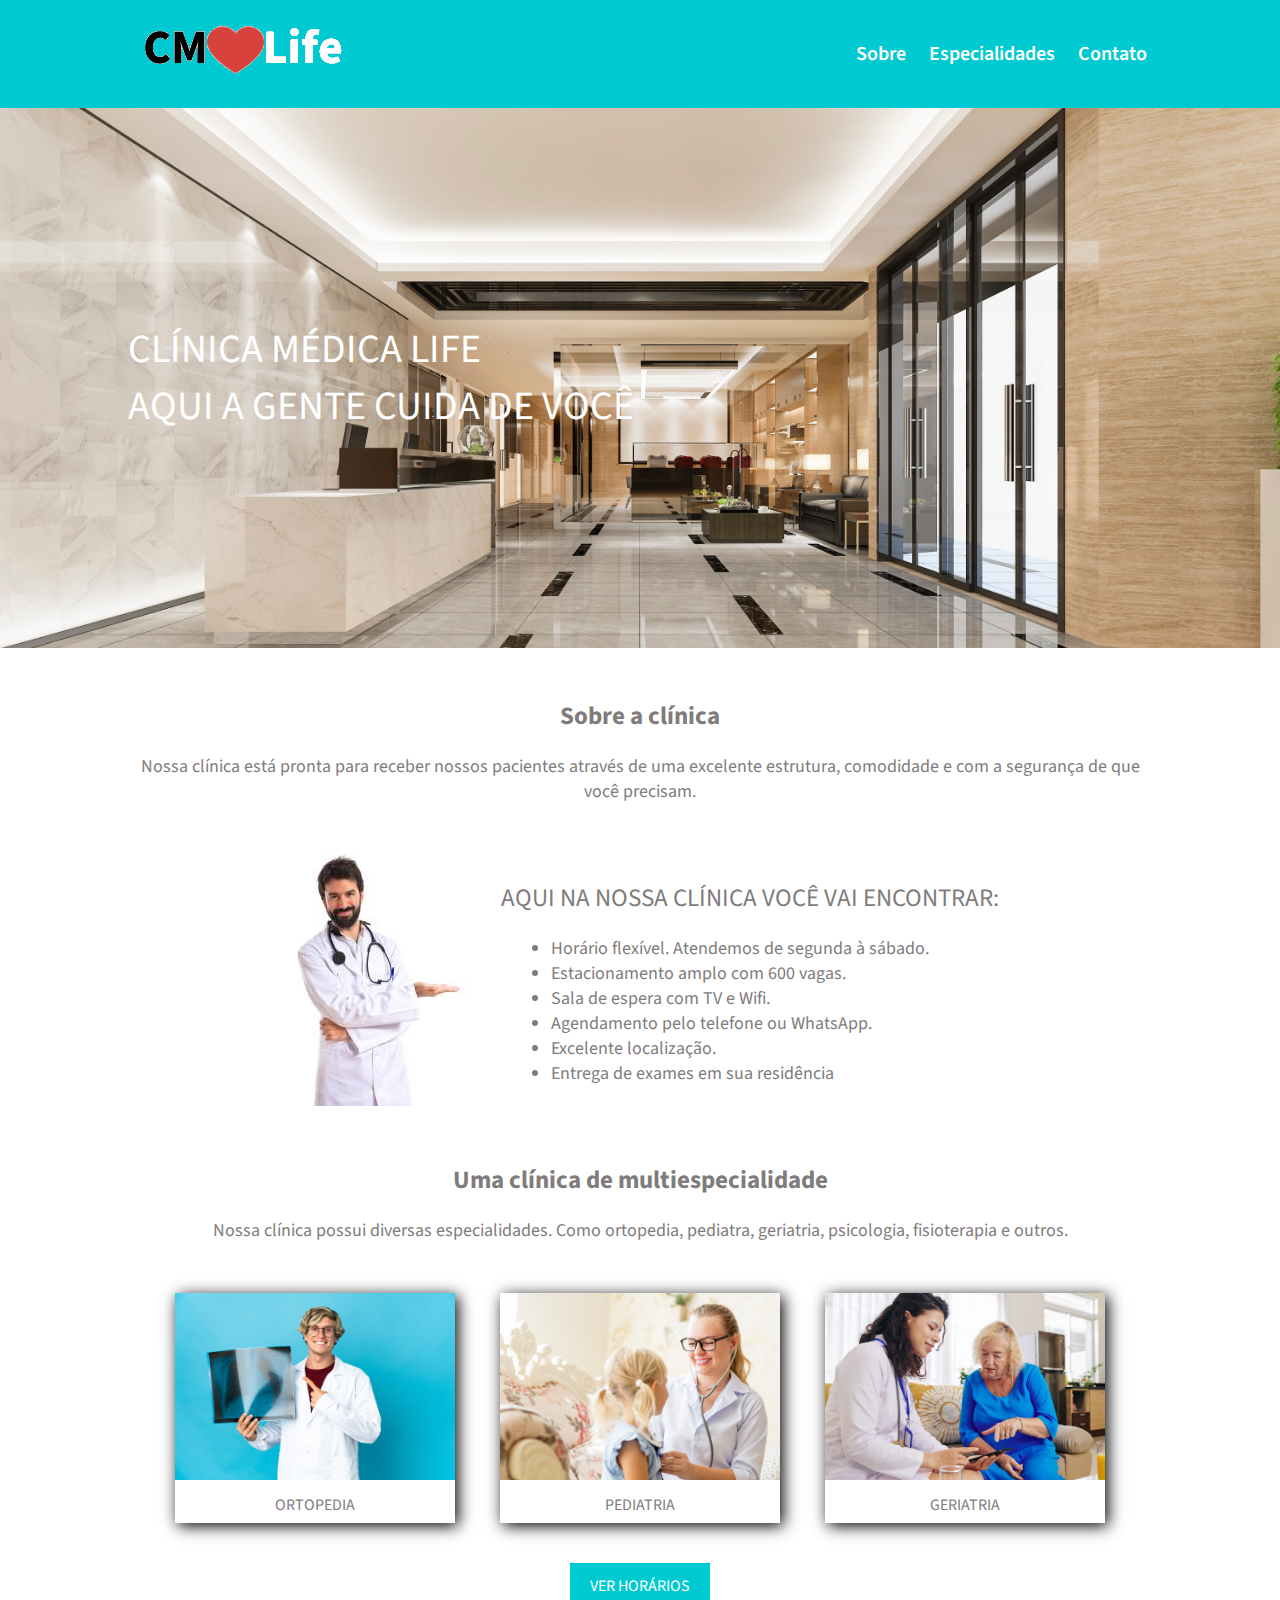
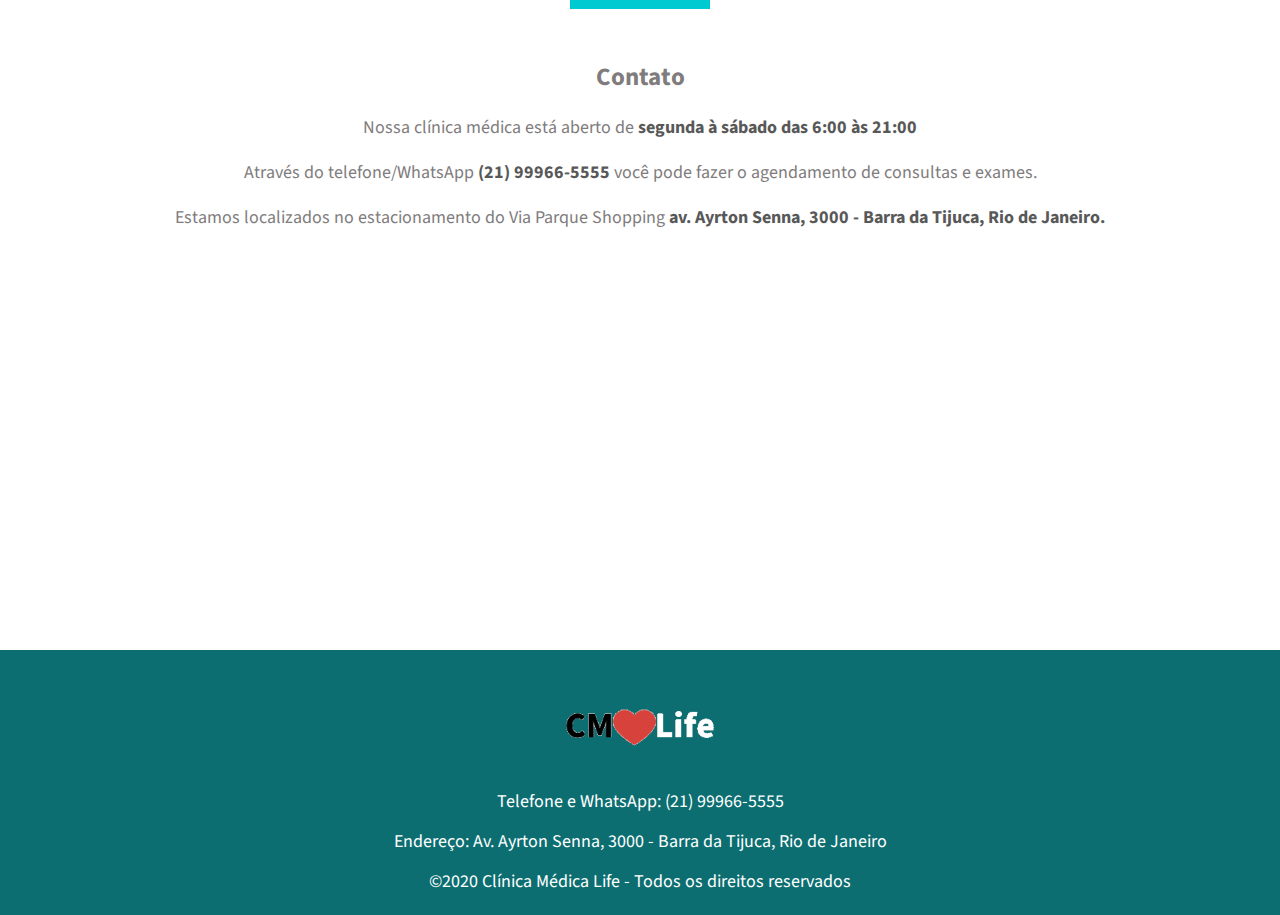
==== index.html @ f0fc719f "Initial commit" ====
<!DOCTYPE html>
<html lang="pt-BR">
    <head>
        <meta charset="UTF-8" />
        <meta name="viewport" content="width=device-width, initial-scale=1.0" />
        <title>CMLife - Home</title>
        <link rel="stylesheet" href="style-index.css" />
        <link
            rel="stylesheet"
            href="https://fonts.googleapis.com/css2?family=Source+Sans+Pro:ital,wght@0,200;0,300;0,400;0,600;0,700;0,900;1,200;1,300;1,400;1,600;1,700;1,900&display=swap"
        />
    </head>
    <body>
        <!-- TOPO DA PAGINA -->
        <header>
            <section class="topo">
                <figure class="logo-topo">
                    <a href="index.html"
                        ><img src="assets/logo.png" alt=""
                    /></a>
                </figure>
                <nav>
                    <div>
                        <a href="#sobre">Sobre</a>
                        <a href="#especialidade">Especialidades</a>
                        <a href="#contato">Contato</a>
                    </div>
                </nav>
            </section>
        </header>

        <!-- BANNER -->
        <section class="topo-banner">
            <div class="banner">
                <div class="texto-banner">
                    <p>Clínica Médica Life</p>
                    <p>Aqui a gente cuida de você</p>
                </div>
            </div>
        </section>

        <!-- CONTEUDO PRINCIPAL -->
        <main>
            <!-- SOBRE -->
            <section class="container-sobre" id="sobre">
                <div class="sobre">
                    <h3>Sobre a clínica</h3>
                    <p>
                        Nossa clínica está pronta para receber nossos pacientes
                        através de uma excelente estrutura, comodidade e com a
                        segurança de que você precisam.
                    </p>
                </div>
                <div class="container-texto">
                    <div class="medico">
                        <img src="assets/medico.jpg" alt="" />
                    </div>
                    <div class="texto">
                        <h4>Aqui na nossa clínica você vai encontrar:</h4>
                        <ul>
                            <li>
                                Horário flexível. Atendemos de segunda à sábado.
                            </li>
                            <li>Estacionamento amplo com 600 vagas.</li>
                            <li>Sala de espera com TV e Wifi.</li>
                            <li>Agendamento pelo telefone ou WhatsApp.</li>
                            <li>Excelente localização.</li>
                            <li>Entrega de exames em sua residência</li>
                        </ul>
                    </div>
                </div>
                <div class="sobre">
                    <h3>Uma clínica de multiespecialidade</h3>
                    <p>
                        Nossa clínica possui diversas especialidades. Como
                        ortopedia, pediatra, geriatria, psicologia, fisioterapia
                        e outros.
                    </p>
                </div>
                <div class="container-cards">
                    <div class="cards">
                        <figure>
                            <img src="assets/ortopedia1.png" alt="" />
                            <figcaption>ORTOPEDIA</figcaption>
                        </figure>
                    </div>
                    <div class="cards">
                        <figure>
                            <img src="assets/pediatra.png" alt="" />
                            <figcaption>PEDIATRIA</figcaption>
                        </figure>
                    </div>
                    <div class="cards">
                        <figure>
                            <img src="assets/geriatra.png" alt="" />
                            <figcaption>GERIATRIA</figcaption>
                        </figure>
                    </div>
                </div>
                <div class="botao">
                    <a href="especialidades.html">VER HORÁRIOS</a>
                </div>
            </section>

            <!-- CONTATO -->
            <section id="contato">
                <div class="contato">
                    <h3>Contato</h3>
                    <p>
                        Nossa clínica médica está aberto de
                        <span class="destaque"
                            >segunda à sábado das 6:00 às 21:00</span
                        >
                    </p>
                    <p>
                        Através do telefone/WhatsApp
                        <span class="destaque">(21) 99966-5555</span> você pode
                        fazer o agendamento de consultas e exames.
                    </p>
                    <p>
                        Estamos localizados no estacionamento do Via Parque
                        Shopping
                        <span class="destaque"
                            >av. Ayrton Senna, 3000 - Barra da Tijuca, Rio de
                            Janeiro.</span
                        >
                    </p>
                    <iframe
                        src="https://www.google.com/maps/embed?pb=!1m18!1m12!1m3!1d3673.1166797096143!2d-43.360893!3d-22.982736499999998!2m3!1f0!2f0!3f0!3m2!1i1024!2i768!4f13.1!3m3!1m2!1s0x9bda2ed54ec2e1%3A0x4431d262cad1d163!2sAv.%20Ayrton%20Senna%2C%203000%20-%20Barra%20da%20Tijuca%2C%20Rio%20de%20Janeiro%20-%20RJ%2C%2022775-003!5e0!3m2!1spt-BR!2sbr!4v1741612771056!5m2!1spt-BR!2sbr"
                        width="100%"
                        height="350"
                        style="border: 0"
                        allowfullscreen=""
                        loading="lazy"
                        referrerpolicy="no-referrer-when-downgrade"
                    ></iframe>
                </div>
            </section>
        </main>

        <footer id="rodape">
            <div class="container-rodape">
                <figure>
                    <img src="assets/logo.png" alt="" />
                </figure>
                <div class="texto-rodape">
                    <p>Telefone e WhatsApp: (21) 99966-5555</p>
                    <p>
                        Endereço: Av. Ayrton Senna, 3000 - Barra da Tijuca, Rio
                        de Janeiro
                    </p>
                    <p>
                        ©2020 Clínica Médica Life - Todos os direitos reservados
                    </p>
                </div>
            </div>
        </footer>
    </body>
</html>
---- style-index.css ----
* {
    margin: 0;
    padding: 0;
    text-decoration: none;
    font-family: "Source Sans Pro", sans-serif;
}

/* topo da pagina */

header {
    background-color: #00cad1;
}

.topo {
    max-width: 1024px;
    margin: 0 auto;
    display: flex;
    justify-content: space-between;
    align-items: center;

    & a {
        color: #fff;
        padding: 5px;
        margin-left: 10px;
        font-size: 20px;
        font-weight: 600;
    }
}

.logo-topo img:hover {
    animation: pulse 1.5s infinite;
}
/* fim topo */

/* Banner */
.banner {
    width: 100%;
    height: 60vh;
    background-image: url(assets/recepcao2.jpg);
    background-size: cover;
    object-fit: cover;

    display: flex;
    flex-flow: column wrap;
    justify-content: center;
}

.banner:hover {
    background-image: url(assets/recepcao.png);
    background-size: cover;
    object-fit: cover;

    & p {
        color: #fff;
        text-shadow: 5px 5px 10px #000000;
    }
}

.texto-banner {
    width: 100%;
    max-width: 1024px;
    margin: 0 auto;
    display: flex;
    flex-direction: column;
    justify-content: space-evenly;
    align-items: flex-start;

    & p {
        color: #ffffff;
        font-size: 40px;
        text-transform: uppercase;
    }
}
/* Fim banner */

.container-sobre {
    max-width: 1024px;
    margin: 0 auto;
}

.sobre {
    width: 100%;
    max-width: 1024px;
    margin: 50px auto;
    display: flex;
    flex-flow: column wrap;
    text-align: center;
    gap: 20px;

    & h3 {
        color: #807c7d;
        font-size: 25px;
    }

    & p {
        color: #807c7d;
        font-size: 18px;
    }
}

.container-texto {
    display: flex;
    align-items: center;
    justify-content: center;
    max-width: 1024px;
    margin: 0 auto;
}

.medico {
    flex: 1;
    max-width: 220px;
}

.texto {
    display: flex;
    flex-direction: column;
    gap: 20px;

    & h4 {
        font-size: 25px;
        font-weight: normal;
        text-transform: uppercase;
        color: #807c7d;
    }

    & ul {
        margin-left: 50px;
    }

    & li {
        color: #807c7d;
        font-size: 18px;
    }
}

/* .sobre-texto {
    max-width: 1024px;
    display: flex;
    justify-content: center;
    align-items: center;

    & h4 {
        font-size: 25px;
        font-weight: normal;
        text-transform: uppercase;
        color: #807c7d;
    }

    & ul {
        margin-top: 40px;
    }

    & li {
        color: #807c7d;
        font-size: 18px;
    }
} */

.container-cards {
    width: 100%;
    max-width: 1024px;
    margin: 0 auto;
    display: flex;
    justify-content: center;
    gap: 45px;
}

.cards {
    display: flex;
    flex-direction: column;
    height: 230px;
    box-shadow: 3px 3px 15px #000000;

    & img {
        width: 280px;
    }

    & figcaption {
        text-align: center;
        color: #807c7d;
        margin-top: 8px;
    }
}

.cards:hover {
    transform: scale(1.1);
}

.botao {
    margin-top: 40px;
    display: flex;
    justify-content: center;

    & a {
        padding: 12px 20px;
        background-color: #00cad1;
        color: #ffffff;
    }
}

.contato {
    width: 100%;
    max-width: 1024px;
    margin: 50px auto;
    display: flex;
    flex-flow: column wrap;
    text-align: center;
    gap: 20px;

    & h3 {
        color: #807c7d;
        font-size: 25px;
    }

    & p {
        color: #807c7d;
        font-size: 18px;
    }
}

.destaque {
    color: #585858;
    font-weight: 700;
}

#rodape {
    width: 100%;
    height: 265px;
    background-color: #0c6e71;
    display: flex;
    flex-flow: column wrap;
}

.container-rodape {
    max-width: 1024px;
    margin: 40px auto 0 auto;
    text-align: center;
    display: flex;
    flex-flow: column wrap;
    gap: 18px;

    & img {
        width: 150px;
    }
}

.texto-rodape {
    display: flex;
    flex-flow: column wrap;
    gap: 15px;

    & p {
        font-size: 18px;
        color: #ffffff;
    }
}

@media (max-width: 425px) {
    header {
        background-color: #00cad1;
    }

    .topo {
        display: flex;
        flex-flow: column wrap;

        & a {
            color: #fff;
            font-size: 17px;
            font-weight: 600;
        }

        & div {
            display: flex;
            align-items: center;
            gap: 40px;
            height: 45px;
        }
    }

    .logo-topo {
        width: 95%;
        height: 80px;
        border-bottom: 2px solid #0eb6be;
        display: flex;
        justify-content: center;
        margin-top: 5px;

        & img {
            width: 130px;
        }
    }

    .logo-topo img:hover {
        animation: pulse 1.5s infinite;
    }
    /* fim topo */

    /* Banner */
    .banner {
        width: 100%;
        height: 200px;
        background-image: url(assets/recepcao2.jpg);
        background-size: cover;
        object-fit: cover;

        display: flex;
        flex-flow: column wrap;
        justify-content: center;
    }

    .banner:hover {
        background-image: url(assets/recepcao.png);
        background-size: cover;
        object-fit: cover;

        & p {
            color: #fff;
            text-shadow: 5px 5px 10px #000000;
        }
    }

    .texto-banner {
        width: 100%;
        /* max-width: 1024px; */
        margin: 0 auto;
        display: flex;
        flex-direction: column;
        /* justify-content: space-evenly; */
        align-items: flex-start;

        & p {
            color: #ffffff;
            font-size: 27px;
            text-transform: uppercase;
            margin-left: 10px;
        }
    }
    /* Fim banner */

    .container-sobre {
        width: 380px;
        margin: 0 auto;
    }

    .sobre {
        width: 100%;
        display: flex;
        flex-flow: column wrap;
        text-align: center;
        gap: 20px;

        & h3 {
            color: #807c7d;
            font-size: 25px;
        }

        & p {
            color: #807c7d;
            font-size: 18px;
        }
    }

    .container-texto {
        display: flex;
        align-items: center;
        justify-content: center;
        max-width: 380px;
        margin: 0 auto;
    }

    .medico {
        flex: 1;
        max-width: 220px;
        display: none;
    }

    .texto {
        display: flex;
        flex-direction: column;
        gap: 20px;

        & h4 {
            font-size: 19px;
            font-weight: normal;
            text-transform: uppercase;
            color: #807c7d;
        }

        & ul {
            margin-left: 40px;
        }

        & li {
            color: #807c7d;
            font-size: 16px;
        }
    }

    .container-cards {
        width: 100%;
        /* max-width: 1024px; */
        /* margin: 0 auto; */
        display: flex;
        flex-flow: row wrap;
        justify-content: center;
        gap: 45px;
        flex: 0 1 280px;
    }

    .cards {
        display: flex;
        flex-direction: column;
        height: 280px;
        box-shadow: 3px 3px 15px #000000;

        & img {
            width: 350px;
        }

        & figcaption {
            text-align: center;
            color: #807c7d;
            margin-top: 8px;
        }
    }

    .cards:hover {
        transform: scale(1.1);
    }

    .botao {
        margin-top: 40px;
        display: flex;
        justify-content: center;

        & a {
            padding: 12px 20px;
            background-color: #00cad1;
            color: #ffffff;
        }
    }

    .contato {
        width: 100%;
        max-width: 380px;
        margin: 50px auto;
        display: flex;
        flex-flow: column wrap;
        text-align: center;
        gap: 20px;

        & h3 {
            color: #807c7d;
            font-size: 25px;
        }

        & p {
            color: #807c7d;
            font-size: 18px;
        }
    }

    iframe {
        max-width: 380px;
        height: 250px;
    }

    .destaque {
        color: #585858;
        font-weight: 700;
    }

    #rodape {
        width: 100%;
        height: 250px;
        background-color: #0c6e71;
        display: flex;
        flex-flow: column;
    }

    .container-rodape {
        max-width: 380px;
        margin: 20px auto 0 auto;
        text-align: center;
        display: flex;
        flex-flow: column wrap;
        gap: 18px;

        & img {
            width: 120px;
        }
    }

    .texto-rodape {
        display: flex;
        flex-flow: column wrap;
        gap: 15px;

        & p {
            font-size: 15px;
            color: #ffffff;
        }
    }
}

/* Animações */
@keyframes pulse {
    0% {
        transform: scale(1) rotate(0deg);
    }
    50% {
        transform: scale(1.2) rotate(0deg); /* Cresce um pouco */
    }
    100% {
        transform: scale(1) rotate(0deg); /* Retorna ao tamanho original */
    }
}
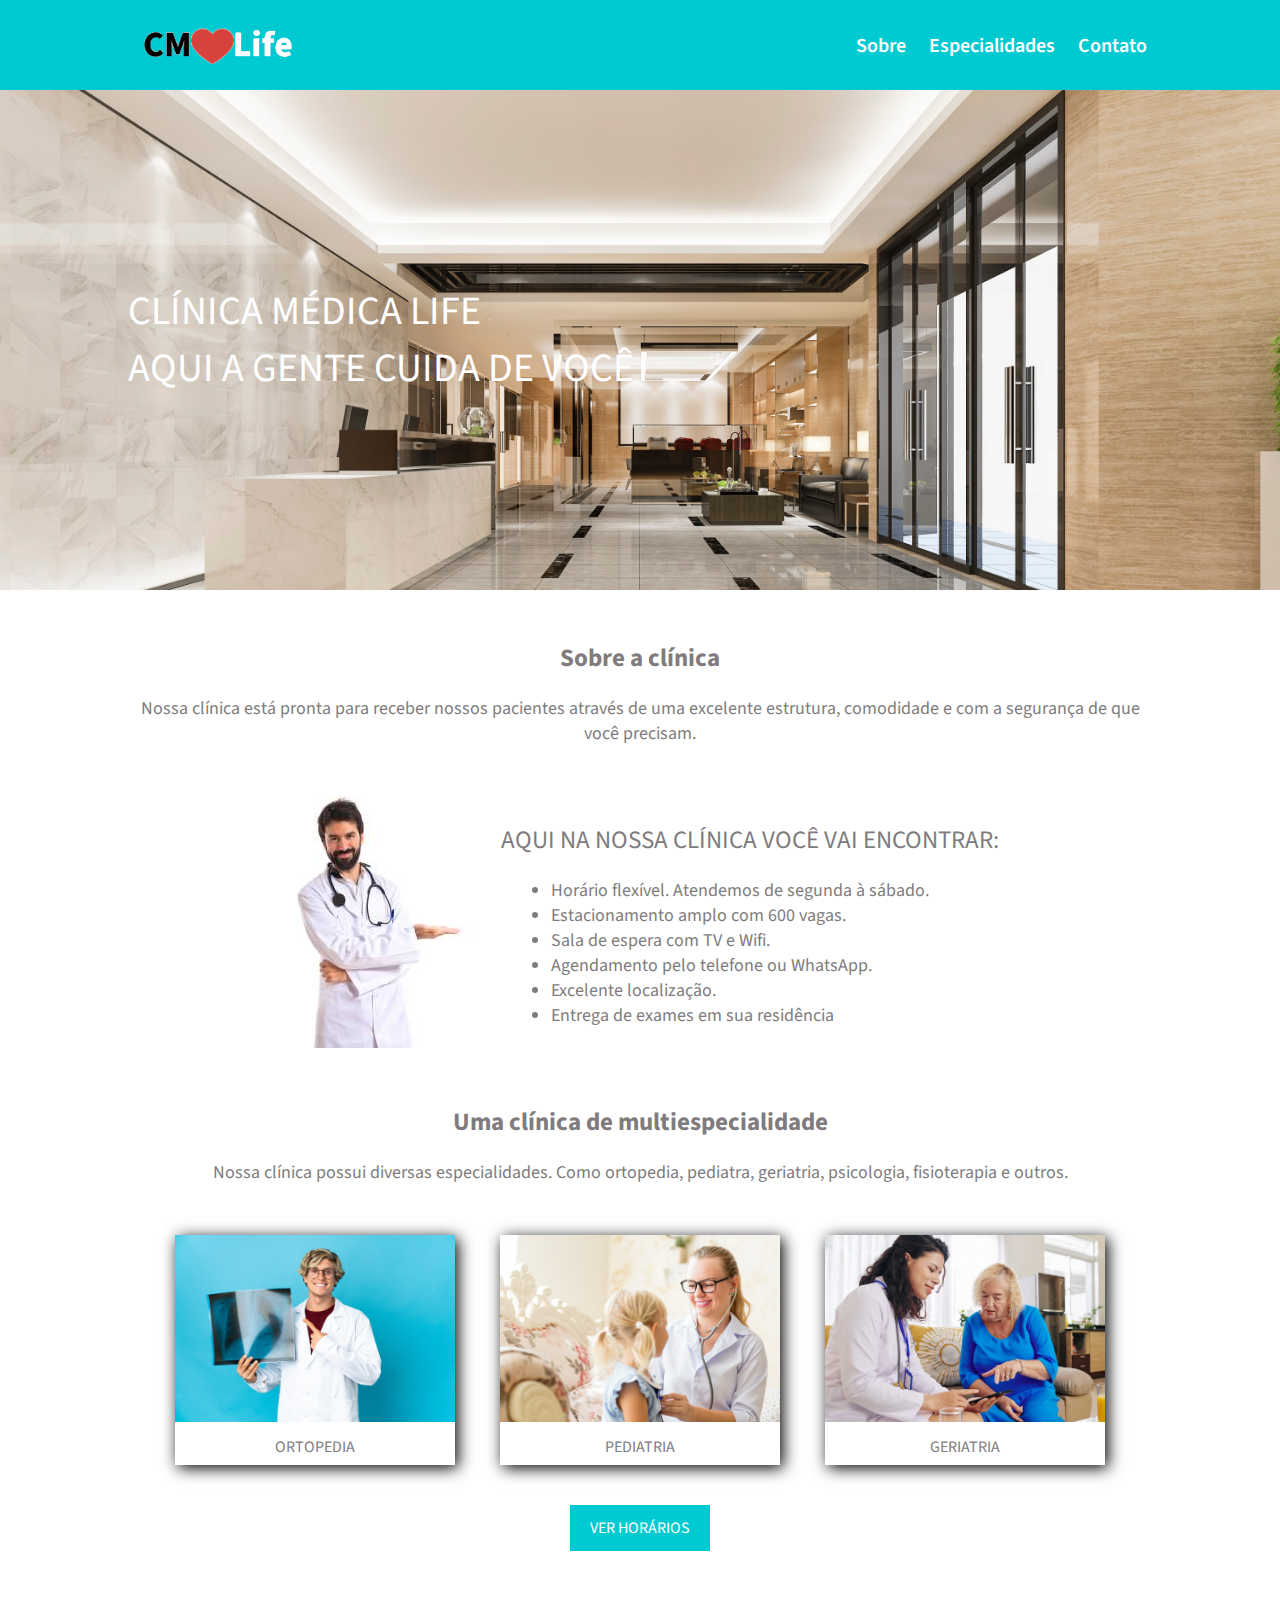
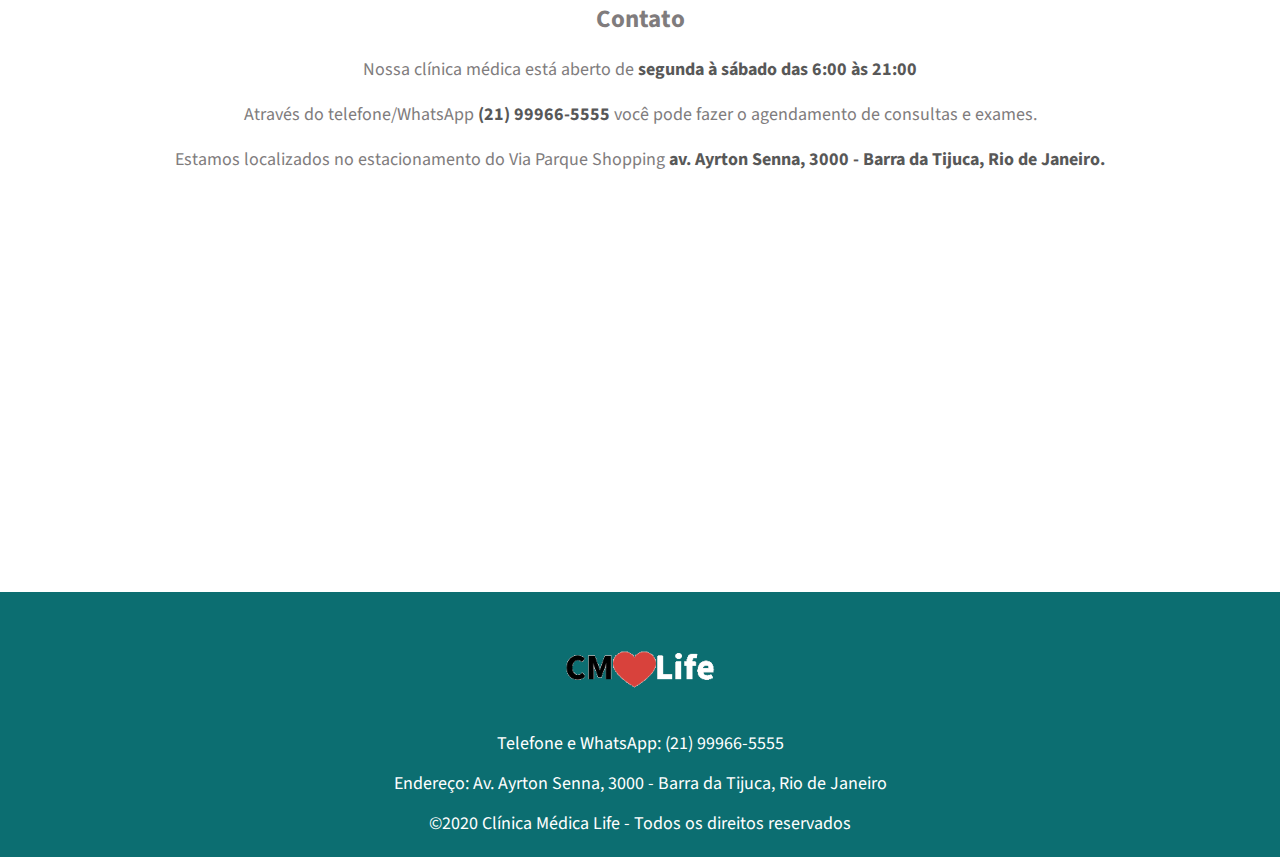
==== commit 28e87a7e: "Update styles + add especialidades" ====
--- a/index.html
+++ b/index.html
@@ -22,7 +22,7 @@
                 <nav>
                     <div>
                         <a href="#sobre">Sobre</a>
-                        <a href="#especialidade">Especialidades</a>
+                        <a href="especialidades.html">Especialidades</a>
                         <a href="#contato">Contato</a>
                     </div>
                 </nav>
--- a/style-index.css
+++ b/style-index.css
@@ -5,10 +5,15 @@
     font-family: "Source Sans Pro", sans-serif;
 }
 
+html {
+    scroll-behavior: smooth;
+}
+
 /* topo da pagina */
 
 header {
     background-color: #00cad1;
+    height: 90px;
 }
 
 .topo {
@@ -17,6 +22,11 @@
     display: flex;
     justify-content: space-between;
     align-items: center;
+
+    & img {
+        margin-top: 9px;
+        width: 150px;
+    }
 
     & a {
         color: #fff;
@@ -35,9 +45,10 @@
 /* Banner */
 .banner {
     width: 100%;
-    height: 60vh;
+    height: 500px;
     background-image: url(assets/recepcao2.jpg);
     background-size: cover;
+    background-repeat: no-repeat;
     object-fit: cover;
 
     display: flex;
@@ -49,6 +60,7 @@
     background-image: url(assets/recepcao.png);
     background-size: cover;
     object-fit: cover;
+    transition: 300ms;
 
     & p {
         color: #fff;
@@ -184,6 +196,7 @@
 
 .cards:hover {
     transform: scale(1.1);
+    transition: 300ms;
 }
 
 .botao {
@@ -198,6 +211,10 @@
     }
 }
 
+a:hover {
+    color: #0c6e71;
+}
+
 .contato {
     width: 100%;
     max-width: 1024px;
@@ -255,14 +272,534 @@
     }
 }
 
-@media (max-width: 425px) {
+@media (max-width: 1024px) {
     header {
         background-color: #00cad1;
     }
 
     .topo {
-        display: flex;
-        flex-flow: column wrap;
+        max-width: 1024px;
+        margin: 0 auto;
+        display: flex;
+        justify-content: space-between;
+        align-items: center;
+
+        & a {
+            color: #fff;
+            padding: 5px;
+            margin-left: 10px;
+            font-size: 20px;
+            font-weight: 600;
+        }
+    }
+
+    .logo-topo img:hover {
+        animation: pulse 1.5s infinite;
+    }
+    /* fim topo */
+
+    /* Banner */
+    .banner {
+        width: 100%;
+        height: 400px;
+        background-image: url(assets/recepcao2.jpg);
+        background-size: cover;
+        object-fit: cover;
+
+        display: flex;
+        flex-flow: column wrap;
+        justify-content: center;
+    }
+
+    .banner:hover {
+        background-image: url(assets/recepcao.png);
+        background-size: cover;
+        object-fit: cover;
+        transition: 300ms;
+
+        & p {
+            color: #fff;
+            text-shadow: 5px 5px 10px #000000;
+        }
+    }
+
+    .texto-banner {
+        width: 100%;
+        max-width: 1024px;
+        margin: 0 auto;
+        display: flex;
+        flex-direction: column;
+        justify-content: space-evenly;
+        align-items: flex-start;
+
+        & p {
+            color: #ffffff;
+            font-size: 40px;
+            text-transform: uppercase;
+        }
+    }
+    /* Fim banner */
+
+    .container-sobre {
+        max-width: 1024px;
+        margin: 0 auto;
+    }
+
+    .sobre {
+        width: 100%;
+        max-width: 1024px;
+        margin: 50px auto;
+        display: flex;
+        flex-flow: column wrap;
+        text-align: center;
+        gap: 20px;
+
+        & h3 {
+            color: #807c7d;
+            font-size: 25px;
+        }
+
+        & p {
+            color: #807c7d;
+            font-size: 18px;
+        }
+    }
+
+    .container-texto {
+        display: flex;
+        align-items: center;
+        justify-content: center;
+        max-width: 1024px;
+        margin: 0 auto;
+    }
+
+    .medico {
+        flex: 1;
+        max-width: 220px;
+    }
+
+    .texto {
+        display: flex;
+        flex-direction: column;
+        gap: 20px;
+
+        & h4 {
+            font-size: 25px;
+            font-weight: normal;
+            text-transform: uppercase;
+            color: #807c7d;
+        }
+
+        & ul {
+            margin-left: 50px;
+        }
+
+        & li {
+            color: #807c7d;
+            font-size: 18px;
+        }
+    }
+
+    /* .sobre-texto {
+        max-width: 1024px;
+        display: flex;
+        justify-content: center;
+        align-items: center;
+    
+        & h4 {
+            font-size: 25px;
+            font-weight: normal;
+            text-transform: uppercase;
+            color: #807c7d;
+        }
+    
+        & ul {
+            margin-top: 40px;
+        }
+    
+        & li {
+            color: #807c7d;
+            font-size: 18px;
+        }
+    } */
+
+    .container-cards {
+        width: 100%;
+        max-width: 1024px;
+        margin: 0 auto;
+        display: flex;
+        justify-content: center;
+        gap: 45px;
+    }
+
+    .cards {
+        display: flex;
+        flex-direction: column;
+        height: 230px;
+        box-shadow: 3px 3px 15px #000000;
+
+        & img {
+            width: 280px;
+        }
+
+        & figcaption {
+            text-align: center;
+            color: #807c7d;
+            margin-top: 8px;
+        }
+    }
+
+    .cards:hover {
+        transform: scale(1.1);
+        transition: 300ms;
+    }
+
+    .botao {
+        margin-top: 40px;
+        display: flex;
+        justify-content: center;
+
+        & a {
+            padding: 12px 20px;
+            background-color: #00cad1;
+            color: #ffffff;
+        }
+    }
+
+    a:hover {
+        color: #0c6e71;
+    }
+
+    .contato {
+        width: 100%;
+        max-width: 1024px;
+        margin: 50px auto;
+        display: flex;
+        flex-flow: column wrap;
+        text-align: center;
+        gap: 20px;
+
+        & h3 {
+            color: #807c7d;
+            font-size: 25px;
+        }
+
+        & p {
+            color: #807c7d;
+            font-size: 18px;
+        }
+    }
+
+    .destaque {
+        color: #585858;
+        font-weight: 700;
+    }
+
+    #rodape {
+        width: 100%;
+        height: 265px;
+        background-color: #0c6e71;
+        display: flex;
+        flex-flow: column wrap;
+    }
+
+    .container-rodape {
+        max-width: 1024px;
+        margin: 40px auto 0 auto;
+        text-align: center;
+        display: flex;
+        flex-flow: column wrap;
+        gap: 18px;
+
+        & img {
+            width: 150px;
+        }
+    }
+
+    .texto-rodape {
+        display: flex;
+        flex-flow: column wrap;
+        gap: 15px;
+
+        & p {
+            font-size: 18px;
+            color: #ffffff;
+        }
+    }
+}
+
+@media (min-width: 768px) and (max-width: 1023px) {
+    header {
+        background-color: #00cad1;
+        height: 80px;
+    }
+
+    .topo {
+        max-width: 730px;
+        display: flex;
+        flex-flow: row;
+        justify-content: space-around;
+        align-items: center;
+
+        & img {
+            margin-top: 0px;
+            width: 150px;
+        }
+
+        & a {
+            color: #fff;
+            font-size: 17px;
+            font-weight: 600;
+        }
+
+        & div {
+            display: flex;
+            align-items: center;
+            gap: 10px;
+            height: 45px;
+        }
+    }
+
+    .logo-topo {
+        width: 100%;
+        height: 80px;
+        border-bottom: none;
+        display: flex;
+        justify-content: space-between;
+        margin-top: 5px;
+
+        & img {
+            width: 130px;
+        }
+    }
+
+    .logo-topo img:hover {
+        animation: pulse 1.5s infinite;
+    }
+    /* fim topo */
+
+    /* Banner */
+    .banner {
+        width: 100%;
+        height: 300px;
+        background-image: url(assets/recepcao2.jpg);
+        background-size: cover;
+        object-fit: cover;
+
+        display: flex;
+        flex-flow: column wrap;
+        justify-content: center;
+    }
+
+    .banner:hover {
+        background-image: url(assets/recepcao.png);
+        background-size: cover;
+        object-fit: cover;
+
+        & p {
+            color: #fff;
+            text-shadow: 5px 5px 10px #000000;
+        }
+    }
+
+    .texto-banner {
+        width: 95%;
+        /* max-width: 1024px; */
+        margin: 0 auto;
+        display: flex;
+        flex-direction: column;
+        /* justify-content: space-evenly; */
+        align-items: flex-start;
+
+        & p {
+            color: #ffffff;
+            font-size: 27px;
+            text-transform: uppercase;
+            margin-left: 10px;
+        }
+    }
+    /* Fim banner */
+
+    .container-sobre {
+        width: 720px;
+        margin: 0 auto;
+    }
+
+    .sobre {
+        width: 100%;
+        display: flex;
+        flex-flow: column wrap;
+        text-align: center;
+        gap: 20px;
+
+        & h3 {
+            color: #807c7d;
+            font-size: 25px;
+        }
+
+        & p {
+            color: #807c7d;
+            font-size: 18px;
+        }
+    }
+
+    .container-texto {
+        display: flex;
+        align-items: center;
+        justify-content: center;
+        max-width: 380px;
+        margin: 0 auto;
+    }
+
+    .medico {
+        flex: 1;
+        max-width: 220px;
+        display: none;
+    }
+
+    .texto {
+        display: flex;
+        flex-direction: column;
+        gap: 20px;
+
+        & h4 {
+            font-size: 19px;
+            font-weight: normal;
+            text-transform: uppercase;
+            color: #807c7d;
+        }
+
+        & ul {
+            margin-left: 40px;
+        }
+
+        & li {
+            color: #807c7d;
+            font-size: 16px;
+        }
+    }
+
+    .container-cards {
+        width: 100%;
+        /* max-width: 1024px; */
+        /* margin: 0 auto; */
+        display: flex;
+        flex-flow: row wrap;
+        justify-content: center;
+        gap: 45px;
+        flex: 0 1 280px;
+    }
+
+    .cards {
+        display: flex;
+        flex-direction: column;
+        height: 260px;
+        box-shadow: 3px 3px 15px #000000;
+
+        & img {
+            width: 325px;
+        }
+
+        & figcaption {
+            text-align: center;
+            color: #807c7d;
+            margin-top: 8px;
+        }
+    }
+
+    .cards:hover {
+        transform: scale(1.1);
+    }
+
+    .botao {
+        margin-top: 40px;
+        display: flex;
+        justify-content: center;
+
+        & a {
+            padding: 12px 20px;
+            background-color: #00cad1;
+            color: #ffffff;
+        }
+    }
+
+    .contato {
+        width: 100%;
+        max-width: 720px;
+        margin: 50px auto;
+        display: flex;
+        flex-flow: column wrap;
+        text-align: center;
+        gap: 20px;
+
+        & h3 {
+            color: #807c7d;
+            font-size: 25px;
+        }
+
+        & p {
+            color: #807c7d;
+            font-size: 18px;
+        }
+    }
+
+    iframe {
+        max-width: 720px;
+        height: 250px;
+    }
+
+    .destaque {
+        color: #585858;
+        font-weight: 700;
+    }
+
+    #rodape {
+        width: 100%;
+        height: 230px;
+        background-color: #0c6e71;
+        display: flex;
+        flex-flow: column;
+    }
+
+    .container-rodape {
+        max-width: 720px;
+        margin: 20px auto 0 auto;
+        text-align: center;
+        display: flex;
+        flex-flow: column wrap;
+        gap: 18px;
+
+        & img {
+            width: 120px;
+        }
+    }
+
+    .texto-rodape {
+        display: flex;
+        flex-flow: column wrap;
+        gap: 15px;
+
+        & p {
+            font-size: 15px;
+            color: #ffffff;
+        }
+    }
+}
+
+@media (min-width: 319px) and (max-width: 428px) {
+    header {
+        background-color: #00cad1;
+        height: 136px;
+    }
+
+    .topo {
+        display: flex;
+        flex-flow: column wrap;
+
+        & img {
+            margin-top: 0px;
+            width: 150px;
+        }
 
         & a {
             color: #fff;
